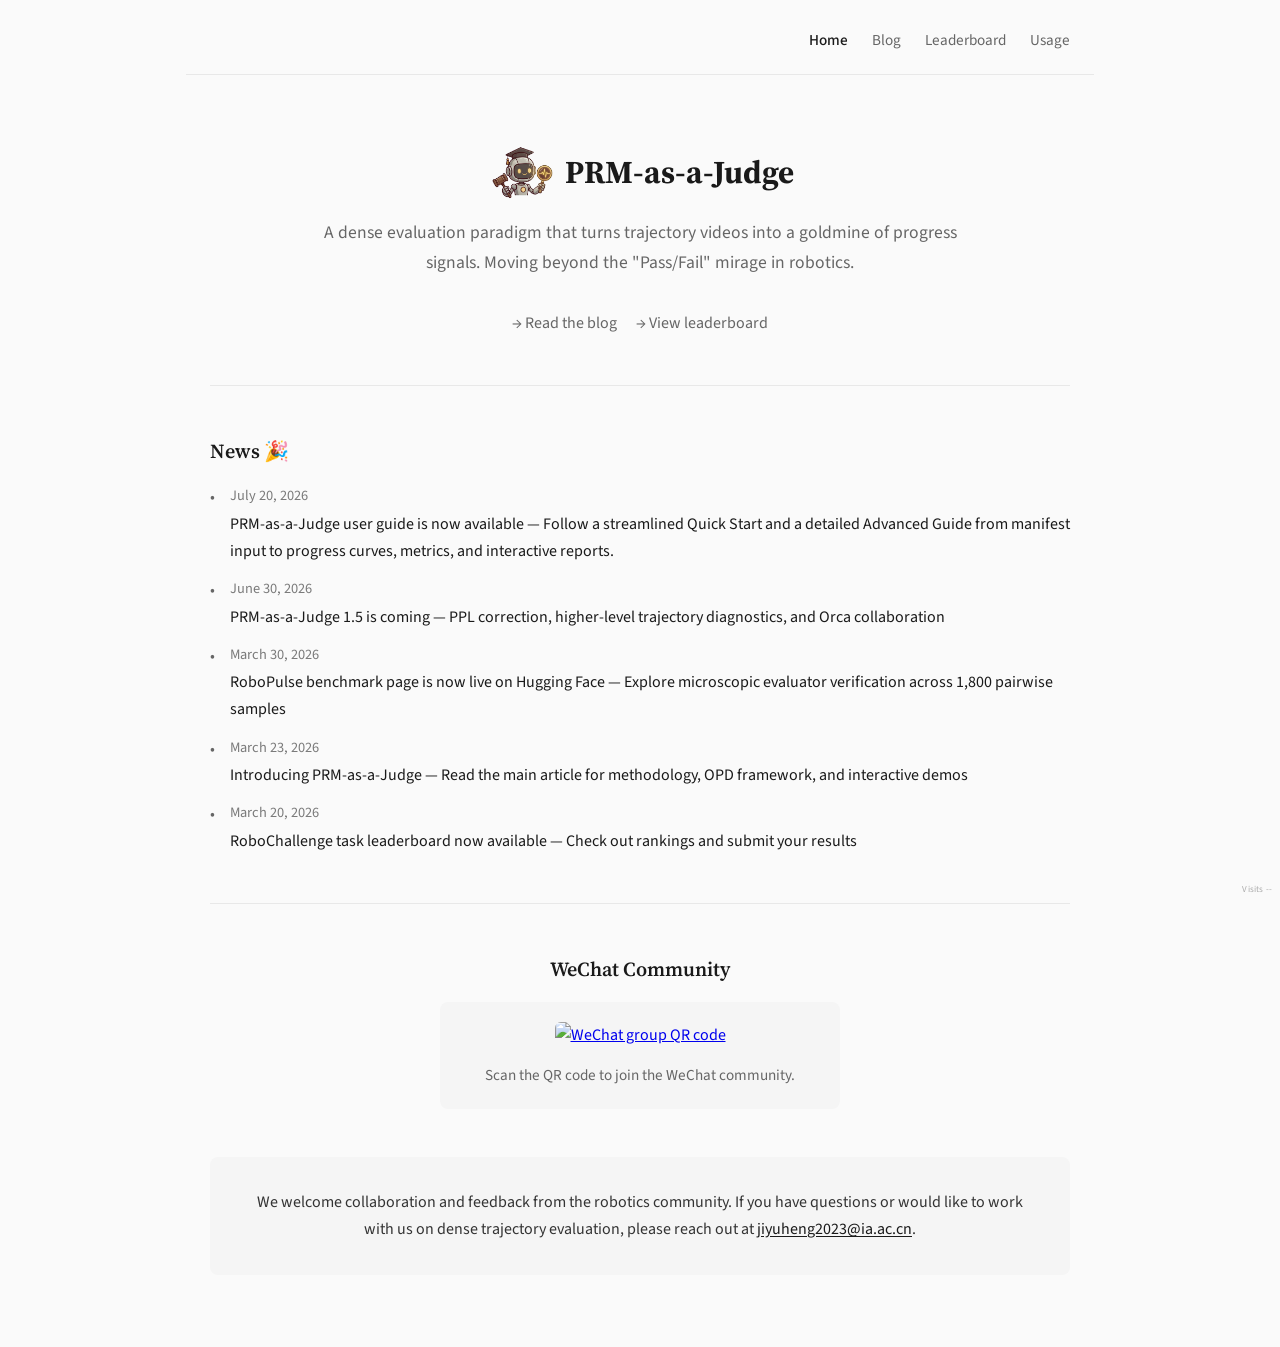
==== index.html @ 7ccffae0 "docs: refine user guide and homepage" ====
<!DOCTYPE html>
<html lang="en">

<head>
  <meta charset="utf-8">
  <title>PRM-as-a-Judge</title>
  <meta name="description"
        content="PRM-as-a-Judge: A dense evaluation paradigm for robotics.">
  <meta name="viewport" content="width=device-width, initial-scale=1">
  <link rel="icon" type="image/png" href="assets/images/logo.png">
  <link rel="apple-touch-icon" href="assets/images/logo.png">

  <link href="https://fonts.googleapis.com/css2?family=Source+Serif+4:ital,wght@0,400;0,600;0,700;1,400&family=Source+Sans+3:wght@400;500;600&display=swap" rel="stylesheet">
  <link rel="stylesheet"
        href="https://cdn.jsdelivr.net/npm/bulma@0.9.4/css/bulma.min.css">

  <style>
    body {
      font-family: "Source Sans 3", -apple-system, BlinkMacSystemFont, "Segoe UI", sans-serif;
      background: #fafafa;
      color: #1a1a1a;
      line-height: 1.7;
    }

    .site-nav {
      display: flex;
      justify-content: flex-end;
      gap: 1.5rem;
      padding: 1.25rem 1.5rem;
      max-width: 860px;
      margin: 0 auto;
      border-bottom: 1px solid #e8e8e8;
      position: sticky;
      top: 0;
      z-index: 1000;
      background: rgba(250, 250, 250, 0.94);
      -webkit-backdrop-filter: blur(6px);
      backdrop-filter: blur(6px);
    }

    .site-nav a {
      color: #666;
      text-decoration: none;
      font-size: 0.95rem;
    }

    .site-nav a:hover {
      color: #1a1a1a;
    }

    .site-nav a.active {
      color: #1a1a1a;
      font-weight: 500;
    }

    .page-container {
      max-width: 860px;
      margin: 0 auto;
      padding: 3rem 1.5rem 4rem;
    }

    .home-hero {
      text-align: center;
      padding: 0 10%;
    }

    .home-hero h1 {
      font-family: "Source Serif 4", Georgia, serif;
      font-size: 2rem;
      font-weight: 700;
      margin-bottom: 1rem;
    }

    .home-hero p {
      color: #666;
      font-size: 1.1rem;
      margin-bottom: 2rem;
    }

    .home-hero .title-with-logo {
      display: flex;
      align-items: center;
      justify-content: center;
      gap: 0.2rem;
      margin-bottom: 1rem;
    }

    .title-logo {
      height: 3.5rem;
      width: auto;
      margin-right: -0.4rem;
    }

    .home-links {
      margin-top: 2rem;
    }

    .home-links a {
      display: inline-block;
      margin: 0 0.5rem;
      color: #666;
      text-decoration: none;
    }

    .home-links a:hover {
      color: #1a1a1a;
    }

    .home-section {
      margin-top: 3rem;
      padding-top: 2rem;
      border-top: 1px solid #e8e8e8;
    }

    .home-section h2 {
      font-family: "Source Serif 4", Georgia, serif;
      font-size: 1.25rem;
      font-weight: 600;
      margin-bottom: 1rem;
      color: #1a1a1a;
    }

    .news-list {
      list-style: none;
      padding: 0;
      margin: 0;
    }

    .news-list li {
      margin-bottom: 0.75rem;
      padding-left: 1.25rem;
      position: relative;
    }

    .news-list li::before {
      content: "•";
      position: absolute;
      left: 0;
      color: #666;
    }

    .news-list a {
      color: #1a1a1a;
      text-decoration: none;
    }

    .news-date {
      display: block;
      color: #7a7a7a;
      font-size: 0.9rem;
      margin-bottom: 0.12rem;
    }

    .news-list a:hover {
      color: #E8641B;
      text-decoration: underline;
    }

    .home-collab {
      margin-top: 3rem;
      padding: 2rem;
      background: #f5f5f5;
      border-radius: 8px;
      text-align: center;
    }

    .home-collab p {
      color: #333;
      margin: 0;
      font-size: 1rem;
    }

    .home-collab a {
      color: #1a1a1a;
      text-decoration: underline;
      text-underline-offset: 2px;
    }

    .home-collab a:hover {
      color: #E8641B;
    }

    .home-community {
      text-align: center;
    }

    .home-community-card {
      max-width: 360px;
      margin: 0 auto;
      padding: 1.25rem;
      background: #f5f5f5;
      border-radius: 8px;
    }

    .home-community-card a {
      display: inline-block;
    }

    .home-community-card img {
      display: block;
      width: min(100%, 280px);
      height: auto;
      margin: 0 auto;
      border-radius: 6px;
    }

    .home-community-card p {
      margin: 0.85rem 0 0;
      color: #666;
      font-size: 0.95rem;
    }
  </style>
</head>

<body>
  <nav class="site-nav">
    <a href="index.html" class="active">Home</a>
    <a href="blog.html">Blog</a>
    <a href="leaderboard.html">Leaderboard</a>
    <a href="doc.html">Usage</a>
  </nav>

  <main class="page-container">
    <div class="home-hero">
      <h1 class="title-with-logo">
        <img src="assets/images/logo-clip.png" alt="PRM-as-a-Judge" class="title-logo">
        <span>PRM-as-a-Judge</span>
      </h1>
      <p>
        A dense evaluation paradigm that turns trajectory videos into a goldmine of progress signals. 
        Moving beyond the "Pass/Fail" mirage in robotics.
      </p>
      <div class="home-links">
        <a href="blog.html">→ Read the blog</a>
        <a href="leaderboard.html">→ View leaderboard</a>
      </div>
    </div>

    <section class="home-section">
      <h2>News 🎉</h2>
      <ul class="news-list">
        <li>
          <span class="news-date">July 20, 2026</span>
          <a href="doc.html">PRM-as-a-Judge user guide is now available — Follow a streamlined Quick Start and a detailed Advanced Guide from manifest input to progress curves, metrics, and interactive reports.</a>
        </li>
        <li>
          <span class="news-date">June 30, 2026</span>
          <a href="blog-prm-as-a-judge-15-coming.html">PRM-as-a-Judge 1.5 is coming — PPL correction, higher-level trajectory diagnostics, and Orca collaboration</a>
        </li>
        <li>
          <span class="news-date">March 30, 2026</span>
          <a href="https://huggingface.co/datasets/yuheng2000/RoboPulse" target="_blank" rel="noopener noreferrer">RoboPulse benchmark page is now live on Hugging Face — Explore microscopic evaluator verification across 1,800 pairwise samples</a>
        </li>
        <li>
          <span class="news-date">March 23, 2026</span>
          <a href="blog-introducing-prm-as-a-judge.html">Introducing PRM-as-a-Judge — Read the main article for methodology, OPD framework, and interactive demos</a>
        </li>
        <li>
          <span class="news-date">March 20, 2026</span>
          <a href="leaderboard.html">RoboChallenge task leaderboard now available — Check out rankings and submit your results</a>
        </li>
      </ul>
    </section>

    <section class="home-section home-community" id="wechat-community">
      <h2>WeChat Community</h2>
      <div class="home-community-card">
        <a href="https://github.com/Yuheng2000/PRM-as-a-Judge#wechat-community" target="_blank" rel="noopener noreferrer">
          <img
            src="https://raw.githubusercontent.com/Yuheng2000/PRM-as-a-Judge/main/figs/weixin.jpg"
            alt="WeChat group QR code"
            loading="lazy">
        </a>
        <p>Scan the QR code to join the WeChat community.</p>
      </div>
    </section>

    <section class="home-collab">
      <p>We welcome collaboration and feedback from the robotics community. If you have questions or would like to work with us on dense trajectory evaluation, please reach out at <a href="mailto:jiyuheng2023@ia.ac.cn">jiyuheng2023@ia.ac.cn</a>.</p>
    </section>
  </main>
  <script src="assets/js/visit-counter.js"></script>
</body>

</html>
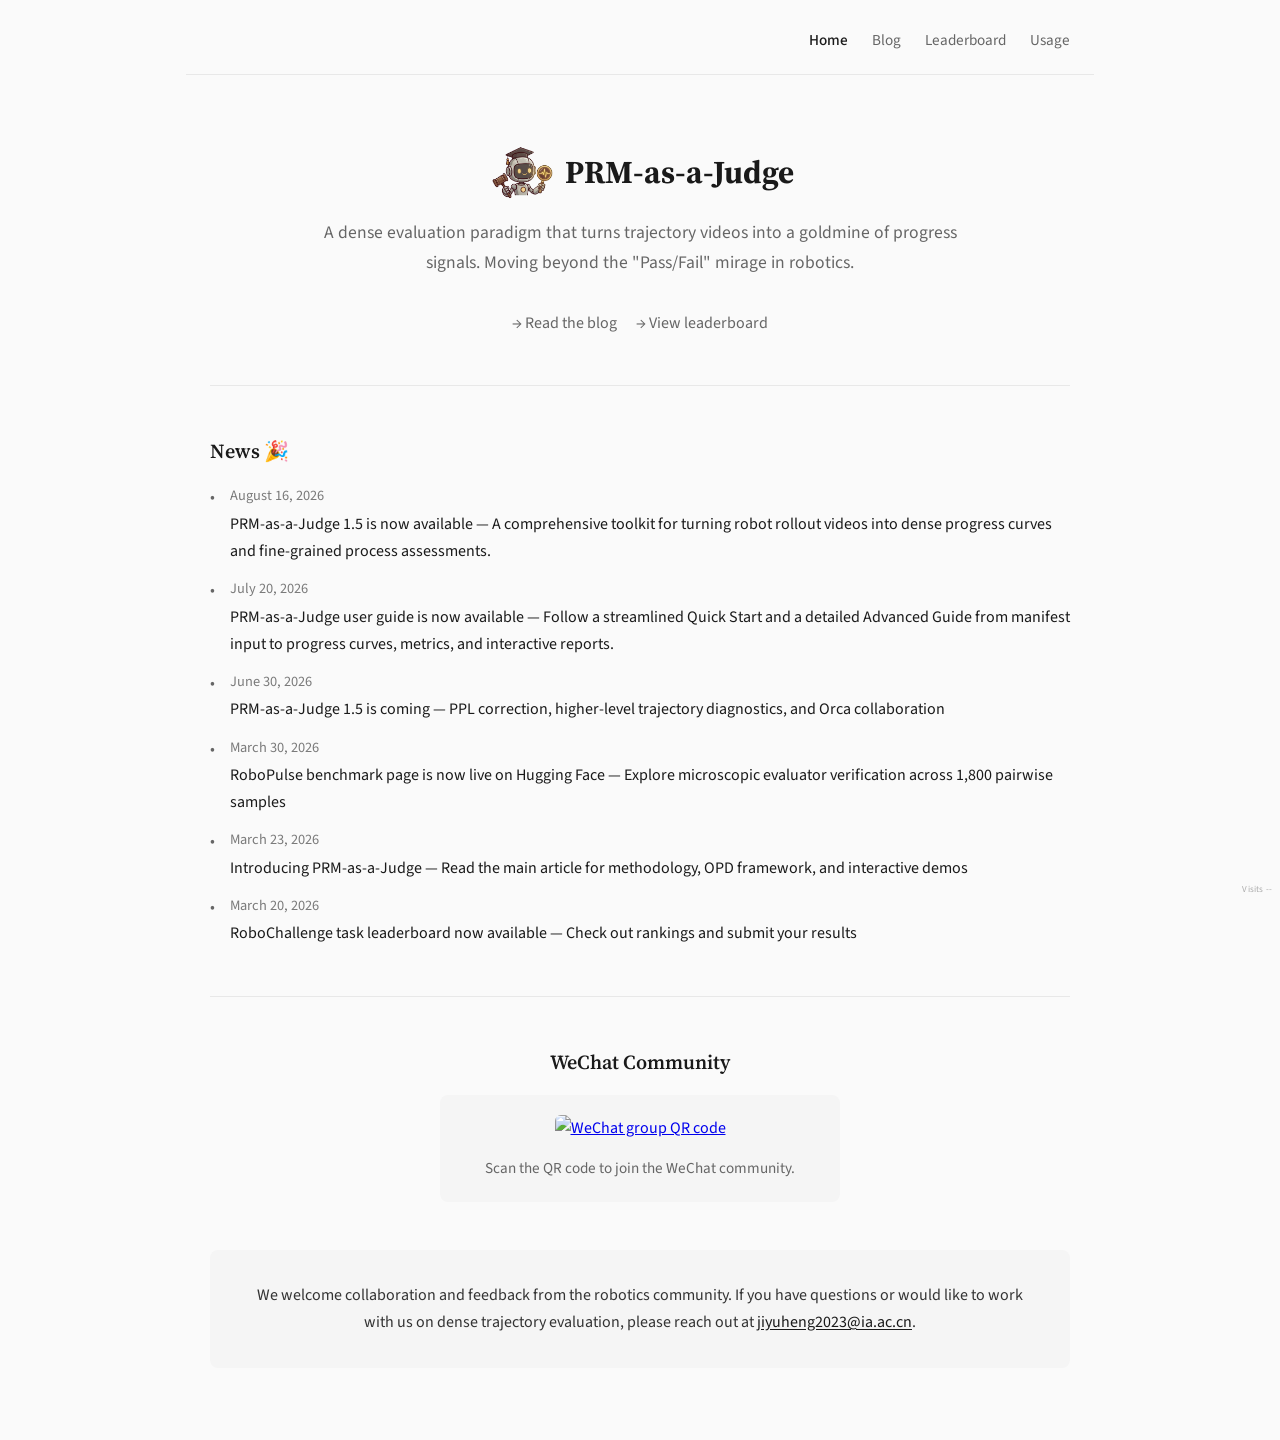
==== commit 4196616e: "Update index.html" ====
--- a/index.html
+++ b/index.html
@@ -240,6 +240,10 @@
       <h2>News 🎉</h2>
       <ul class="news-list">
         <li>
+  <span class="news-date">August 16, 2026</span>
+  <a href="blog-introducing-prm-as-a-judge-1.5.html">PRM-as-a-Judge 1.5 is now available — A comprehensive toolkit for turning robot rollout videos into dense progress curves and fine-grained process assessments.</a>
+</li>
+        <li>
           <span class="news-date">July 20, 2026</span>
           <a href="doc.html">PRM-as-a-Judge user guide is now available — Follow a streamlined Quick Start and a detailed Advanced Guide from manifest input to progress curves, metrics, and interactive reports.</a>
         </li>
@@ -265,9 +269,9 @@
     <section class="home-section home-community" id="wechat-community">
       <h2>WeChat Community</h2>
       <div class="home-community-card">
-        <a href="https://github.com/Yuheng2000/PRM-as-a-Judge#wechat-community" target="_blank" rel="noopener noreferrer">
+        <a href="https://github.com/YuyangLiu2003/PRM-as-a-Judge#wechat-community" target="_blank" rel="noopener noreferrer">
           <img
-            src="https://raw.githubusercontent.com/Yuheng2000/PRM-as-a-Judge/main/figs/weixin.jpg"
+            src="https://raw.githubusercontent.com/YuyangLiu2003/PRM-as-a-Judge/main/figs/weixin.jpg"
             alt="WeChat group QR code"
             loading="lazy">
         </a>
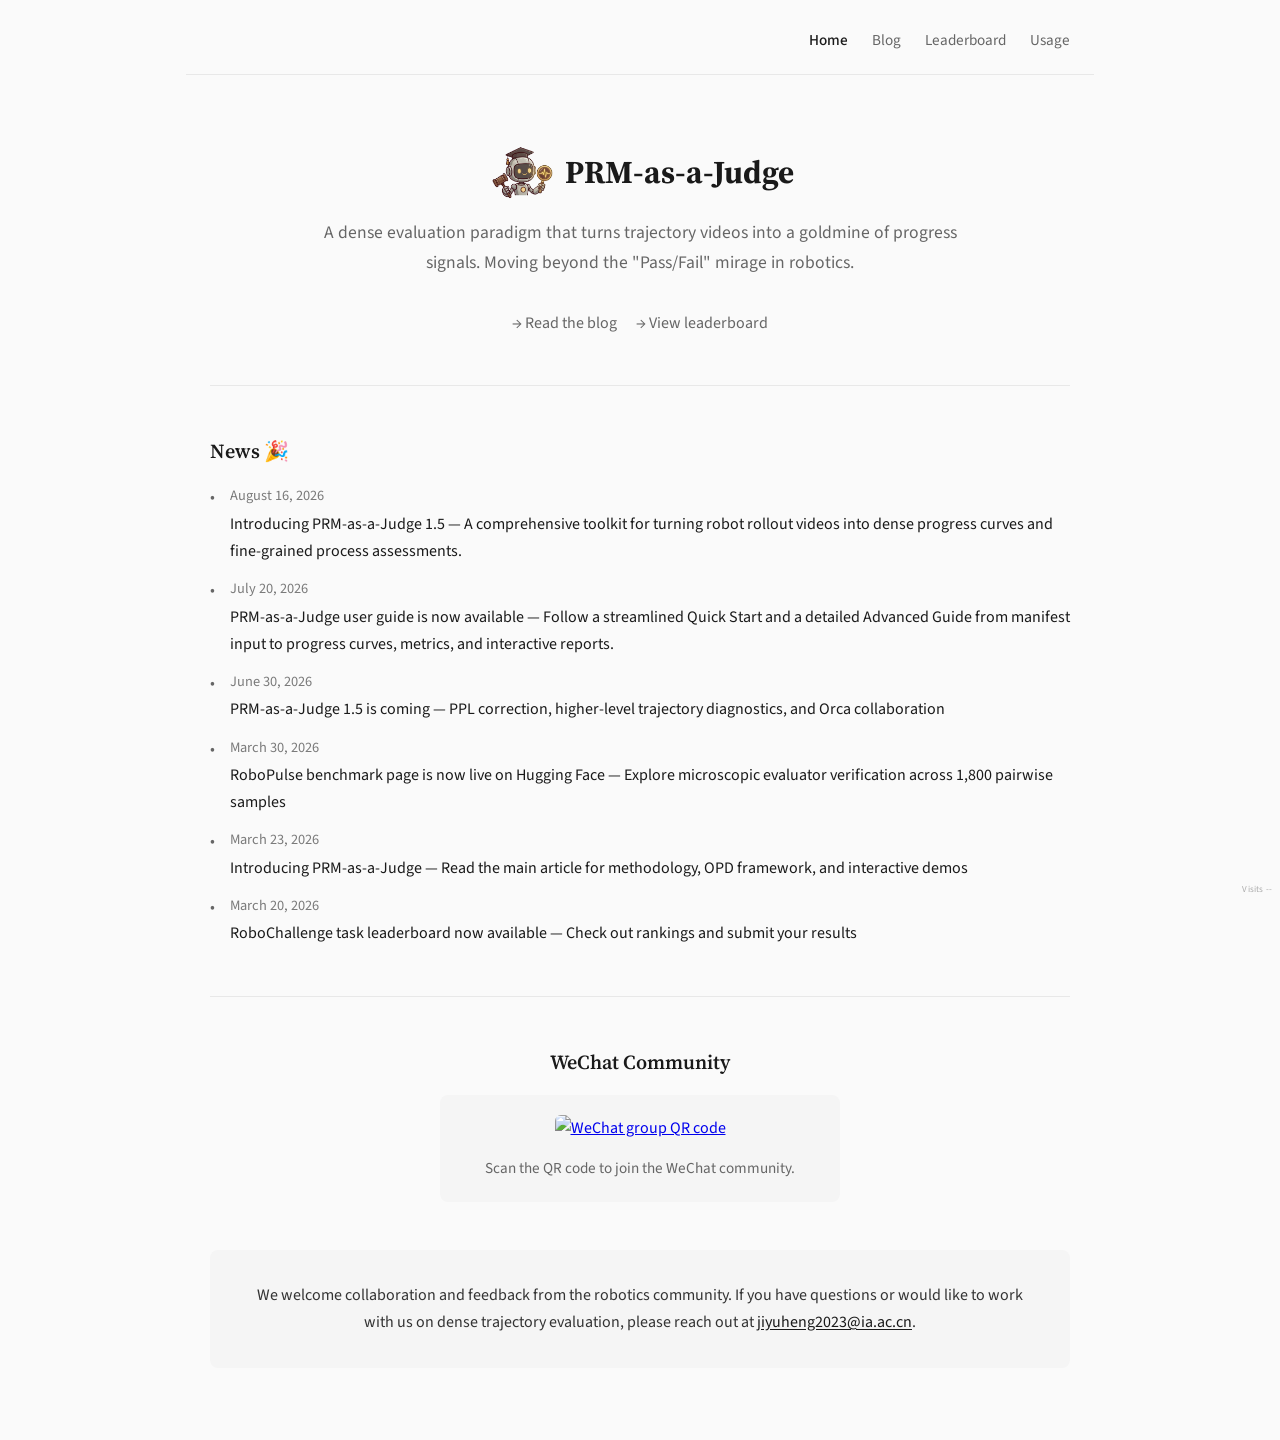
==== commit 00aba5f5: "Update index.html" ====
--- a/index.html
+++ b/index.html
@@ -241,7 +241,7 @@
       <ul class="news-list">
         <li>
   <span class="news-date">August 16, 2026</span>
-  <a href="blog-introducing-prm-as-a-judge-1.5.html">PRM-as-a-Judge 1.5 is now available — A comprehensive toolkit for turning robot rollout videos into dense progress curves and fine-grained process assessments.</a>
+  <a href="blog-introducing-prm-as-a-judge-1.5.html">Introducing PRM-as-a-Judge 1.5 — A comprehensive toolkit for turning robot rollout videos into dense progress curves and fine-grained process assessments.</a>
 </li>
         <li>
           <span class="news-date">July 20, 2026</span>
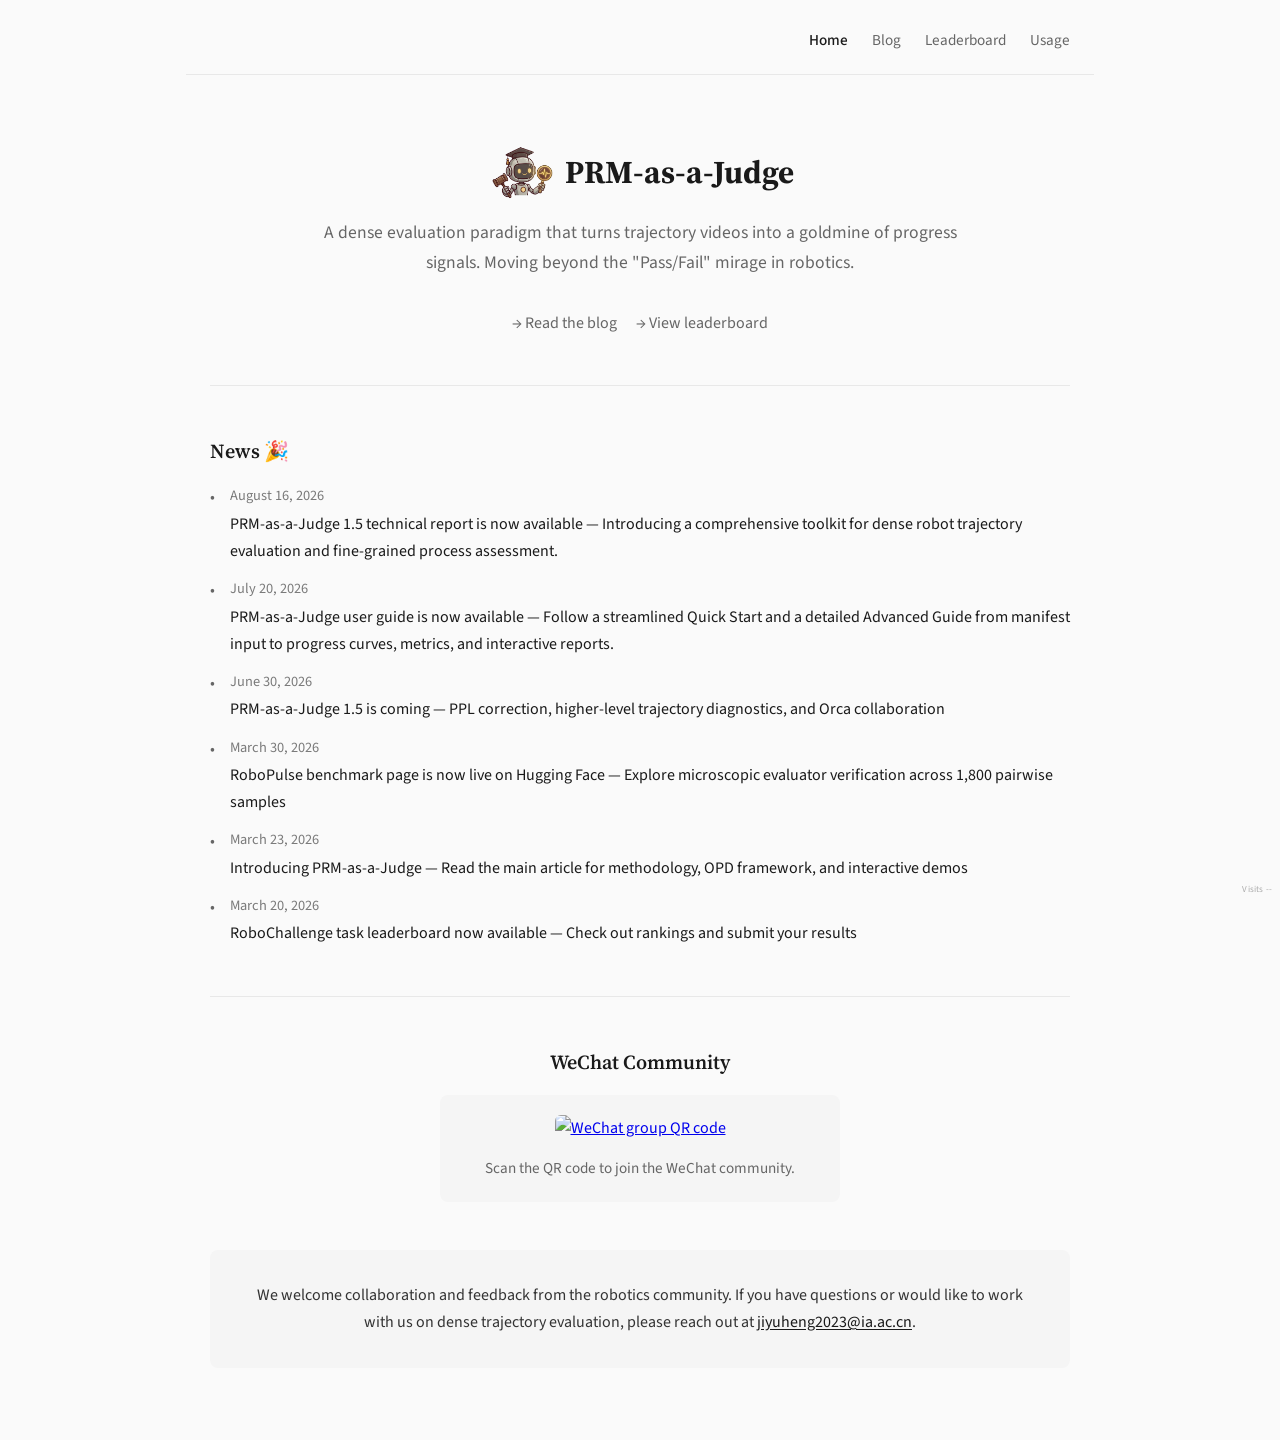
==== commit e292fc99: "Update index.html" ====
--- a/index.html
+++ b/index.html
@@ -241,7 +241,7 @@
       <ul class="news-list">
         <li>
   <span class="news-date">August 16, 2026</span>
-  <a href="blog-introducing-prm-as-a-judge-1.5.html">Introducing PRM-as-a-Judge 1.5 — A comprehensive toolkit for turning robot rollout videos into dense progress curves and fine-grained process assessments.</a>
+  <a href="blog-introducing-prm-as-a-judge-1.5.html">PRM-as-a-Judge 1.5 technical report is now available — Introducing a comprehensive toolkit for dense robot trajectory evaluation and fine-grained process assessment.</a>
 </li>
         <li>
           <span class="news-date">July 20, 2026</span>
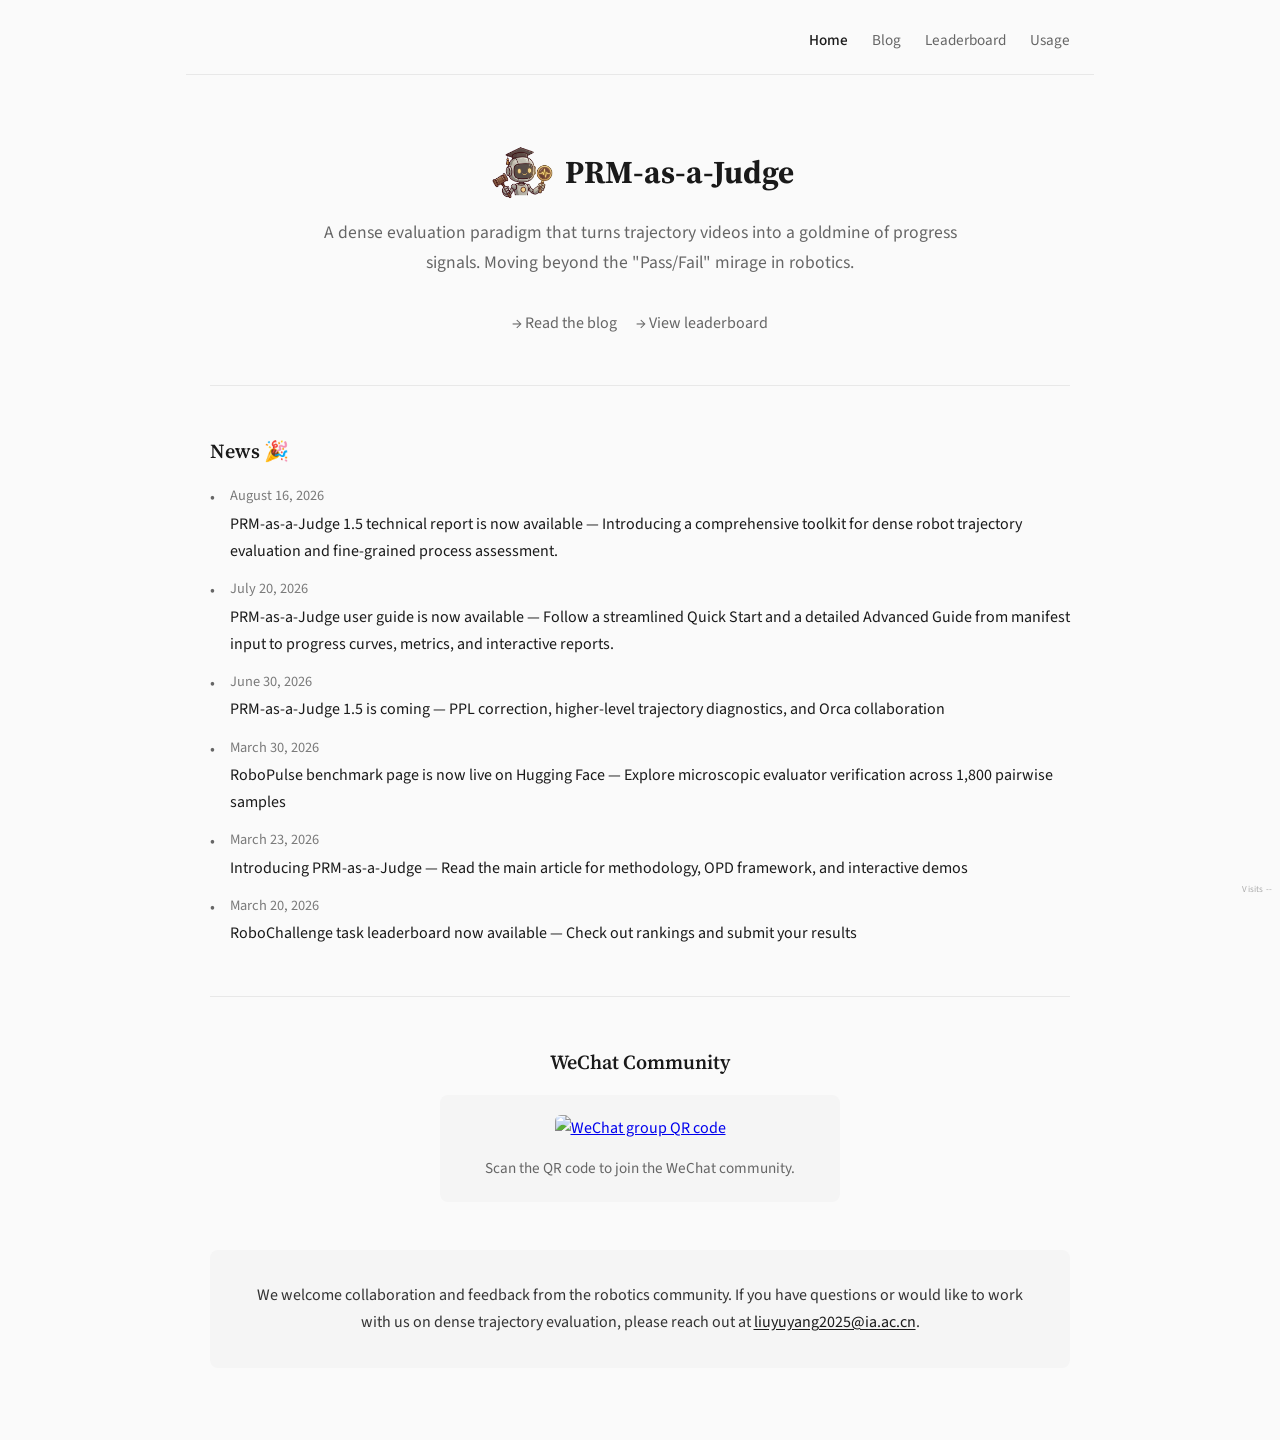
==== commit acc84ff6: "Update site citations and RoboDojo leaderboard" ====
--- a/index.html
+++ b/index.html
@@ -280,7 +280,7 @@
     </section>
 
     <section class="home-collab">
-      <p>We welcome collaboration and feedback from the robotics community. If you have questions or would like to work with us on dense trajectory evaluation, please reach out at <a href="mailto:jiyuheng2023@ia.ac.cn">jiyuheng2023@ia.ac.cn</a>.</p>
+      <p>We welcome collaboration and feedback from the robotics community. If you have questions or would like to work with us on dense trajectory evaluation, please reach out at <a href="mailto:liuyuyang2025@ia.ac.cn">liuyuyang2025@ia.ac.cn</a>.</p>
     </section>
   </main>
   <script src="assets/js/visit-counter.js"></script>
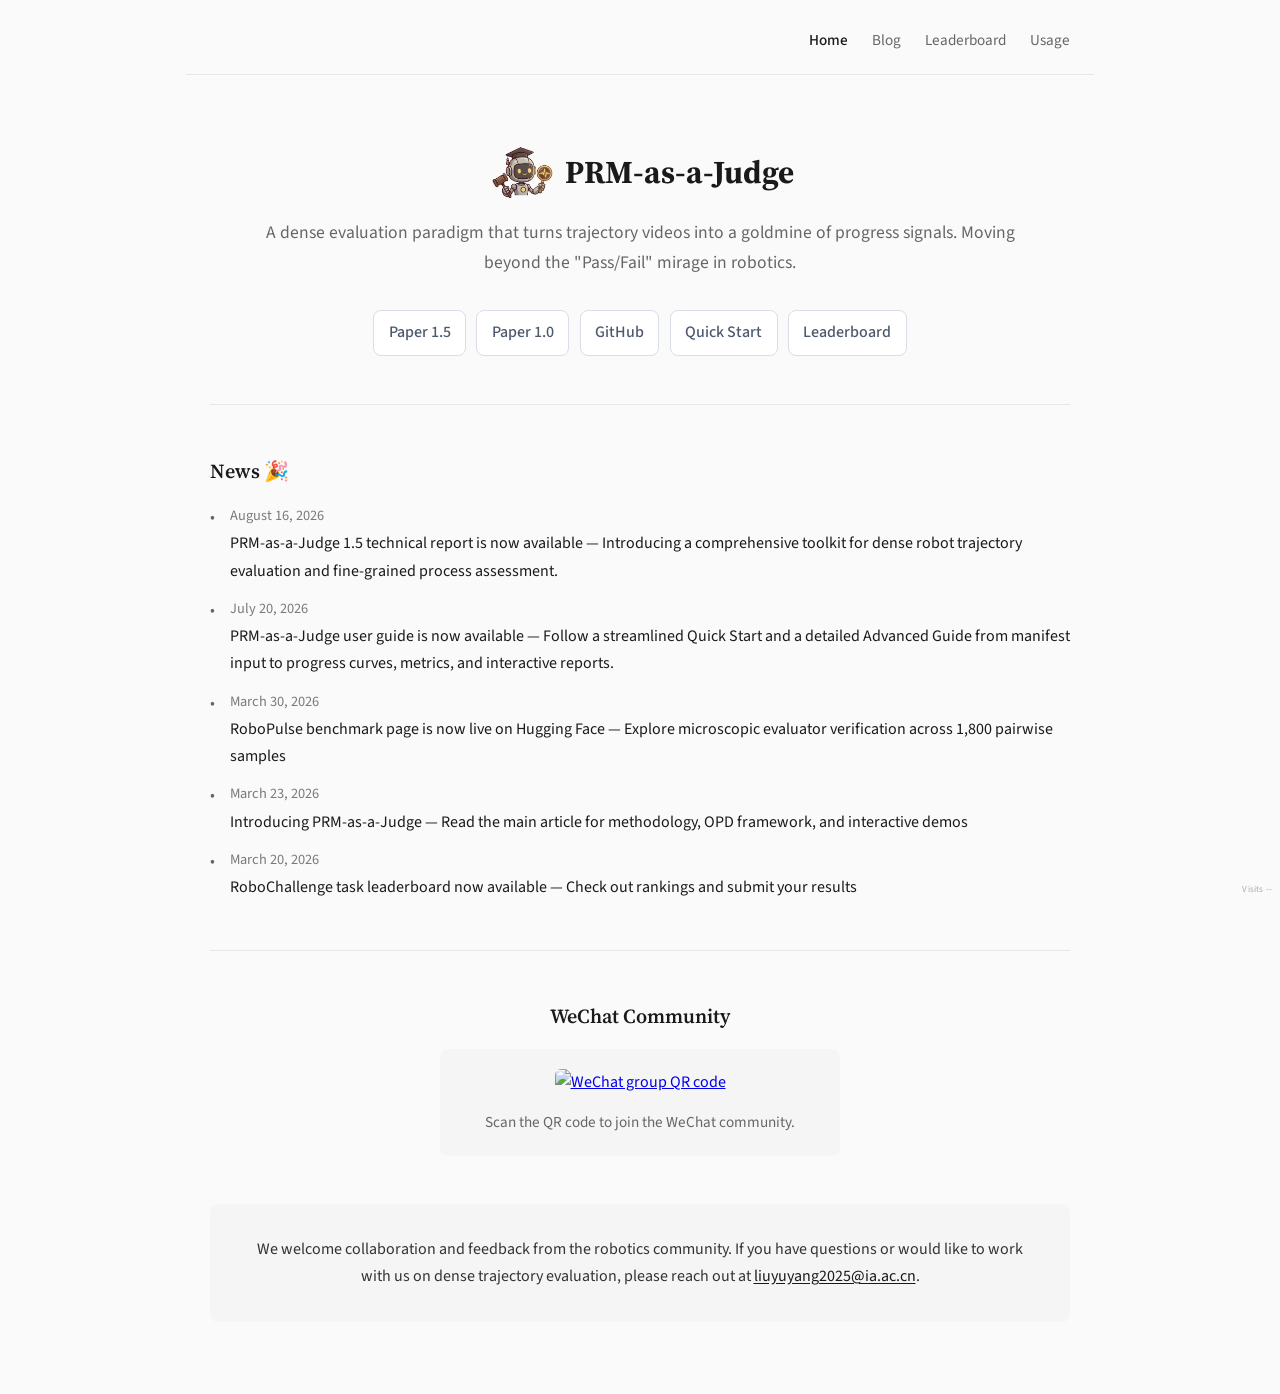
==== commit 4c957089: "Refresh homepage, leaderboard, and blog content" ====
--- a/index.html
+++ b/index.html
@@ -61,7 +61,7 @@
 
     .home-hero {
       text-align: center;
-      padding: 0 10%;
+      padding: 0 4%;
     }
 
     .home-hero h1 {
@@ -93,17 +93,28 @@
 
     .home-links {
       margin-top: 2rem;
+      display: flex;
+      justify-content: center;
+      flex-wrap: wrap;
+      gap: 0.65rem;
     }
 
     .home-links a {
       display: inline-block;
-      margin: 0 0.5rem;
-      color: #666;
+      padding: 0.55rem 0.9rem;
+      border: 1px solid #d9dee8;
+      border-radius: 8px;
+      color: #4d596d;
+      background: #fff;
       text-decoration: none;
+      font-weight: 500;
+      transition: border-color 0.2s ease, color 0.2s ease, background 0.2s ease;
     }
 
     .home-links a:hover {
-      color: #1a1a1a;
+      color: #245fb7;
+      border-color: #9db8e5;
+      background: #f5f8ff;
     }
 
     .home-section {
@@ -231,8 +242,11 @@
         Moving beyond the "Pass/Fail" mirage in robotics.
       </p>
       <div class="home-links">
-        <a href="blog.html">→ Read the blog</a>
-        <a href="leaderboard.html">→ View leaderboard</a>
+        <a href="https://arxiv.org/abs/2608.14284" target="_blank" rel="noopener noreferrer">Paper 1.5</a>
+        <a href="https://arxiv.org/abs/2603.21669" target="_blank" rel="noopener noreferrer">Paper 1.0</a>
+        <a href="https://github.com/YuyangLiu2003/PRM-as-a-Judge" target="_blank" rel="noopener noreferrer">GitHub</a>
+        <a href="doc.html">Quick Start</a>
+        <a href="leaderboard.html">Leaderboard</a>
       </div>
     </div>
 
@@ -246,10 +260,6 @@
         <li>
           <span class="news-date">July 20, 2026</span>
           <a href="doc.html">PRM-as-a-Judge user guide is now available — Follow a streamlined Quick Start and a detailed Advanced Guide from manifest input to progress curves, metrics, and interactive reports.</a>
-        </li>
-        <li>
-          <span class="news-date">June 30, 2026</span>
-          <a href="blog-prm-as-a-judge-15-coming.html">PRM-as-a-Judge 1.5 is coming — PPL correction, higher-level trajectory diagnostics, and Orca collaboration</a>
         </li>
         <li>
           <span class="news-date">March 30, 2026</span>
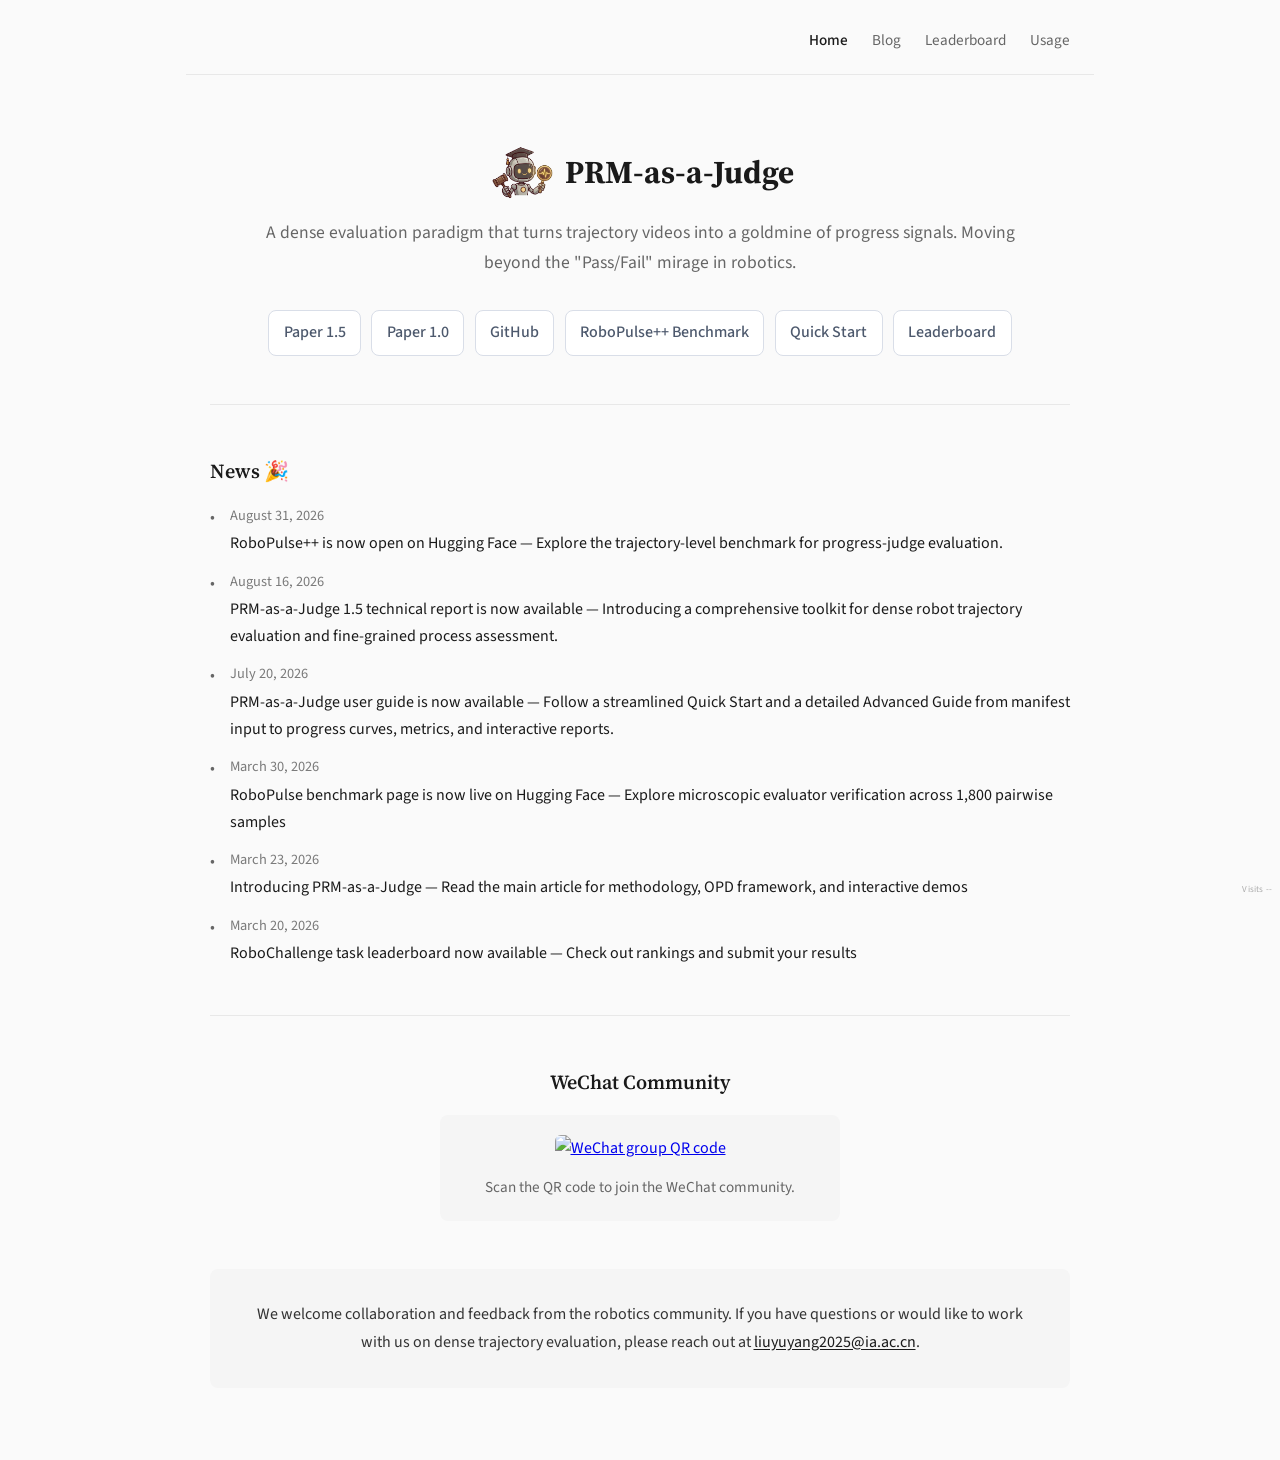
==== commit 77b8569b: "Release RoboPulse++ benchmark" ====
--- a/index.html
+++ b/index.html
@@ -245,6 +245,7 @@
         <a href="https://arxiv.org/abs/2608.14284" target="_blank" rel="noopener noreferrer">Paper 1.5</a>
         <a href="https://arxiv.org/abs/2603.21669" target="_blank" rel="noopener noreferrer">Paper 1.0</a>
         <a href="https://github.com/YuyangLiu2003/PRM-as-a-Judge" target="_blank" rel="noopener noreferrer">GitHub</a>
+        <a href="https://huggingface.co/datasets/lyy0715/RoboPulsePlusPlus" target="_blank" rel="noopener noreferrer">RoboPulse++ Benchmark</a>
         <a href="doc.html">Quick Start</a>
         <a href="leaderboard.html">Leaderboard</a>
       </div>
@@ -253,6 +254,10 @@
     <section class="home-section">
       <h2>News 🎉</h2>
       <ul class="news-list">
+        <li>
+          <span class="news-date">August 31, 2026</span>
+          <a href="https://huggingface.co/datasets/lyy0715/RoboPulsePlusPlus" target="_blank" rel="noopener noreferrer">RoboPulse++ is now open on Hugging Face — Explore the trajectory-level benchmark for progress-judge evaluation.</a>
+        </li>
         <li>
   <span class="news-date">August 16, 2026</span>
   <a href="blog-introducing-prm-as-a-judge-1.5.html">PRM-as-a-Judge 1.5 technical report is now available — Introducing a comprehensive toolkit for dense robot trajectory evaluation and fine-grained process assessment.</a>
